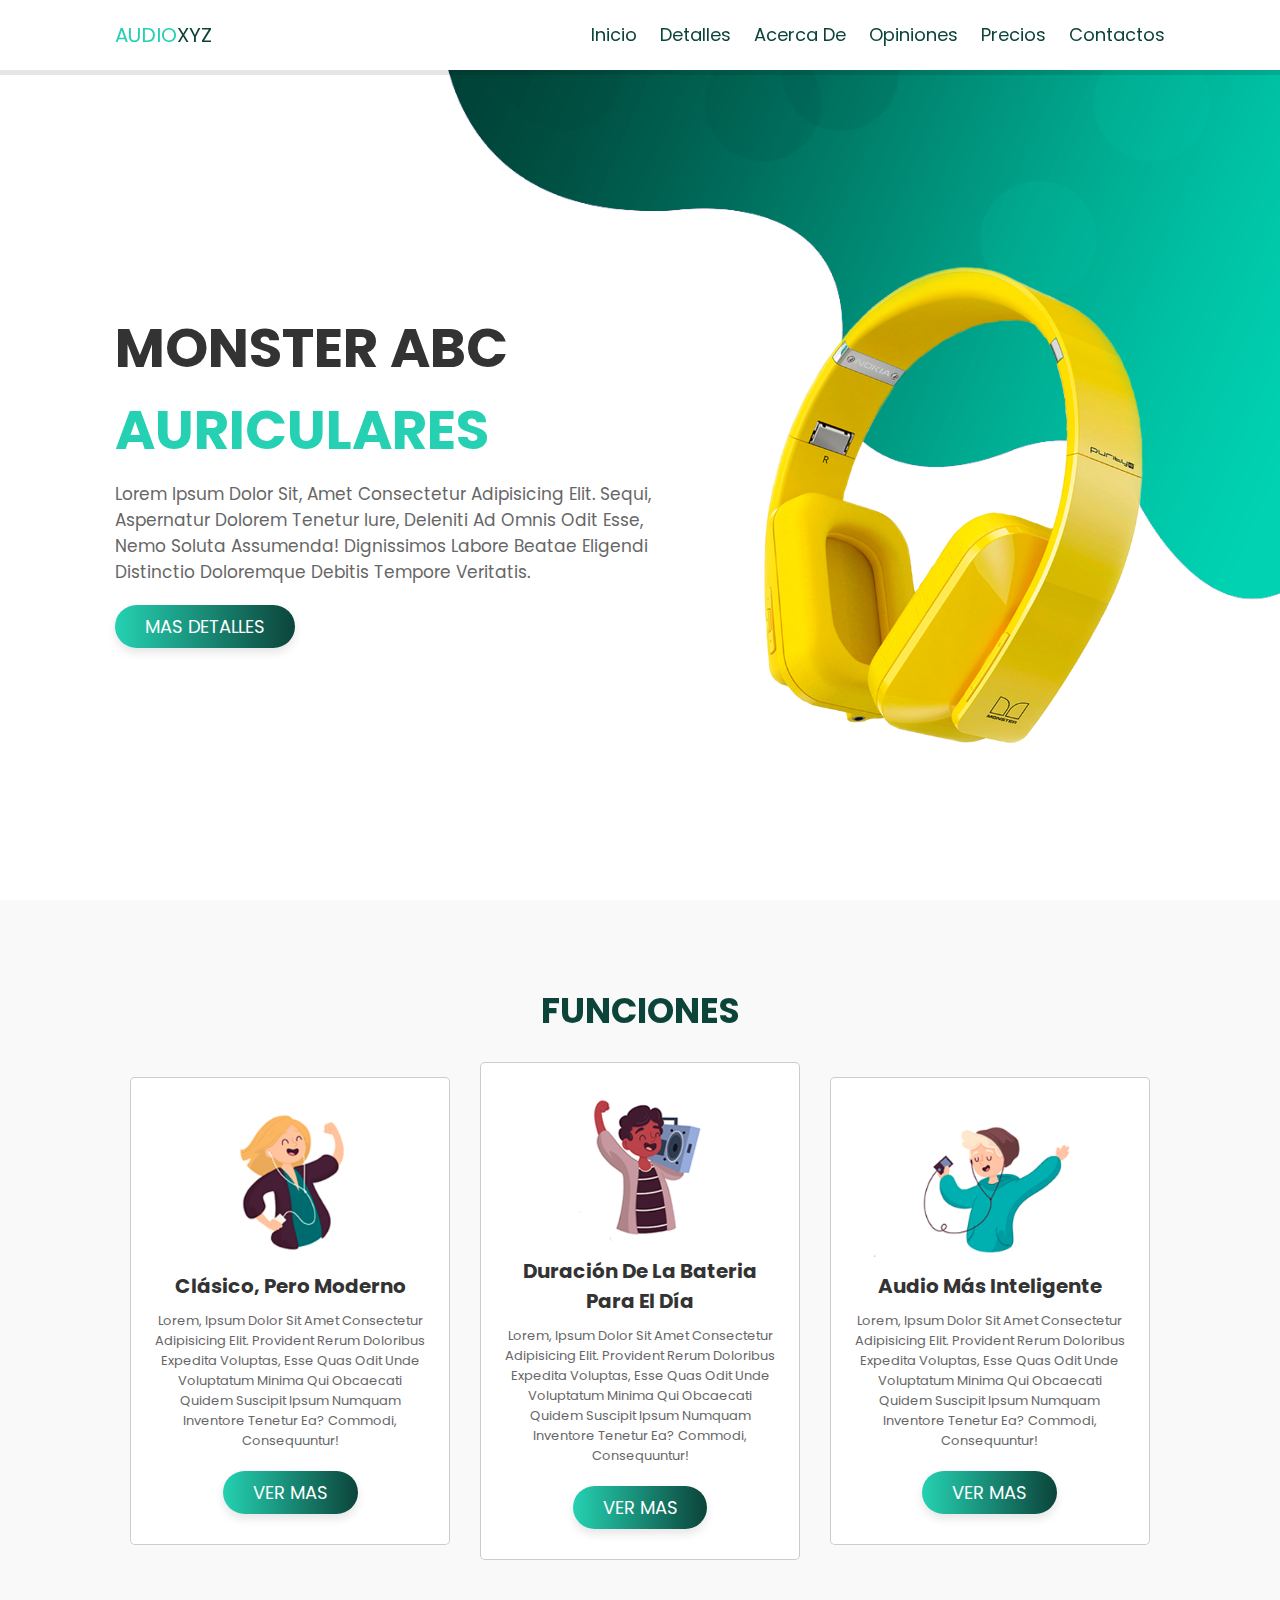
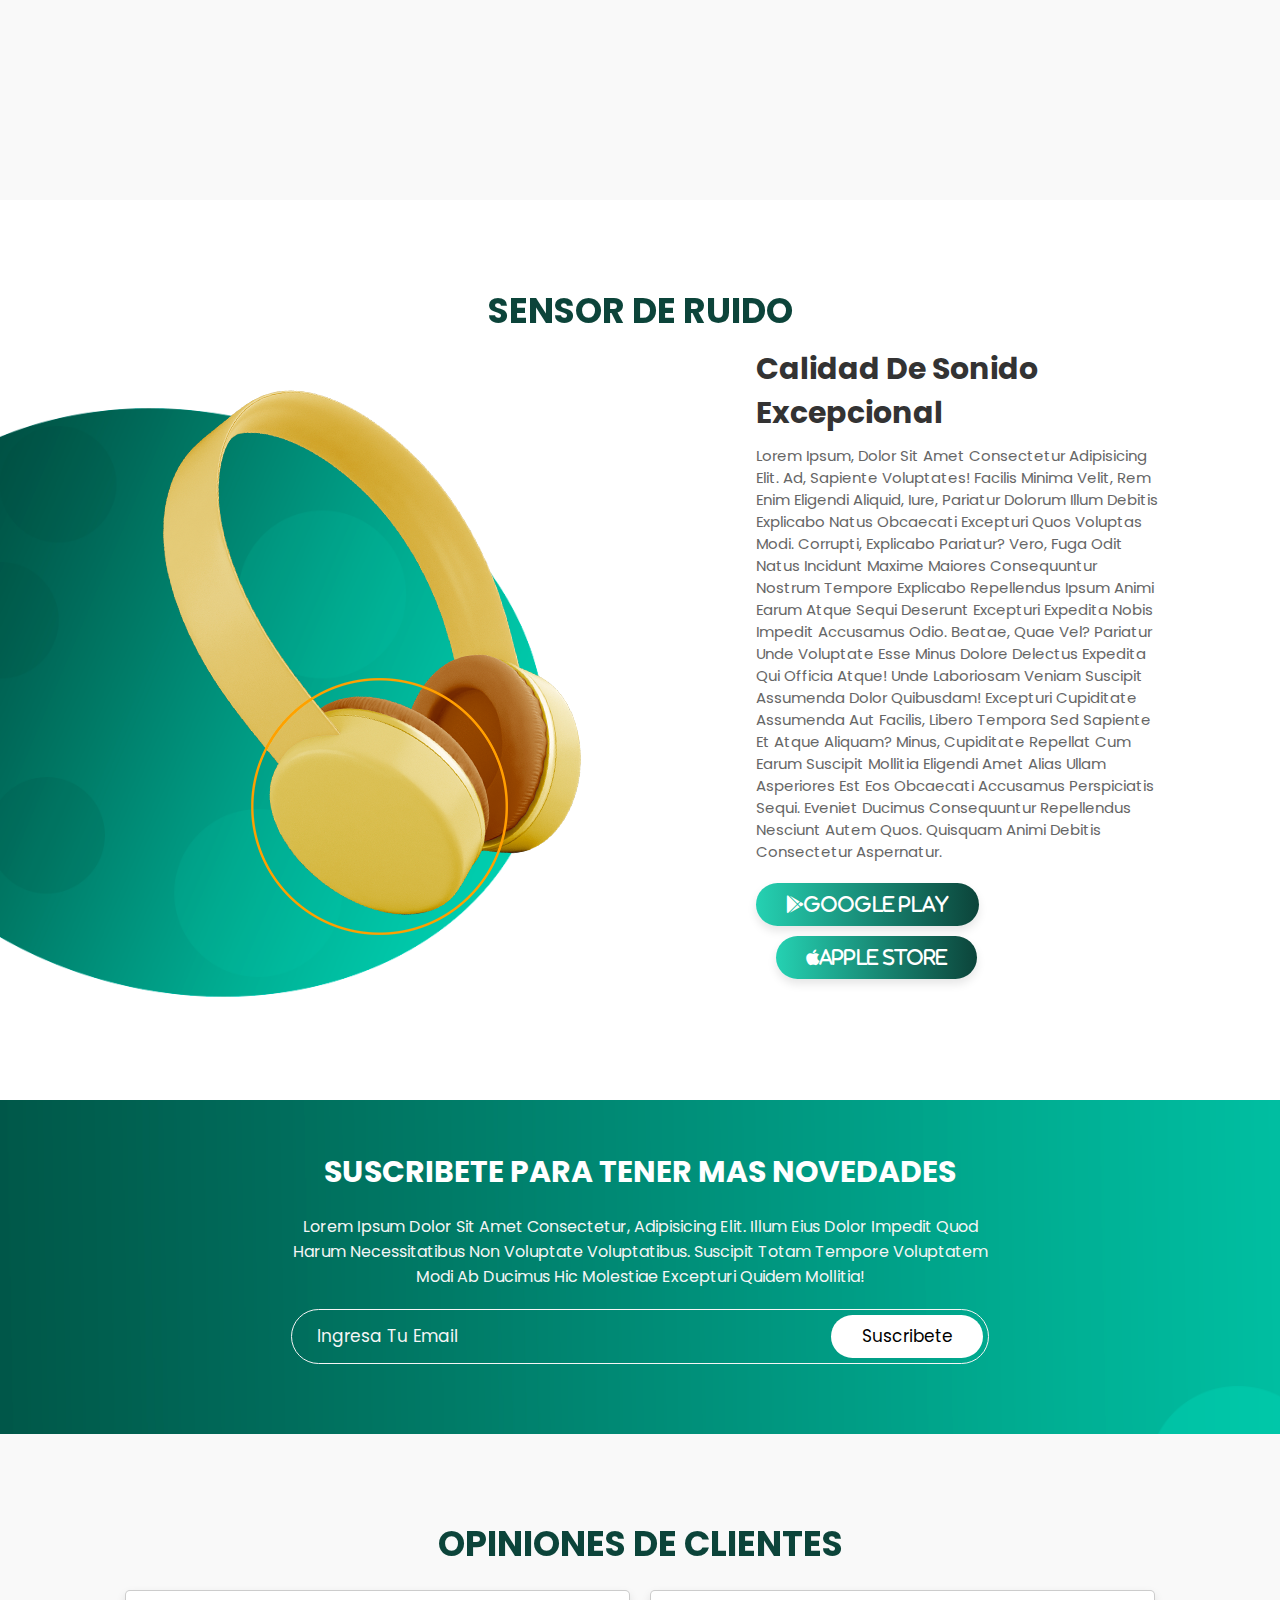
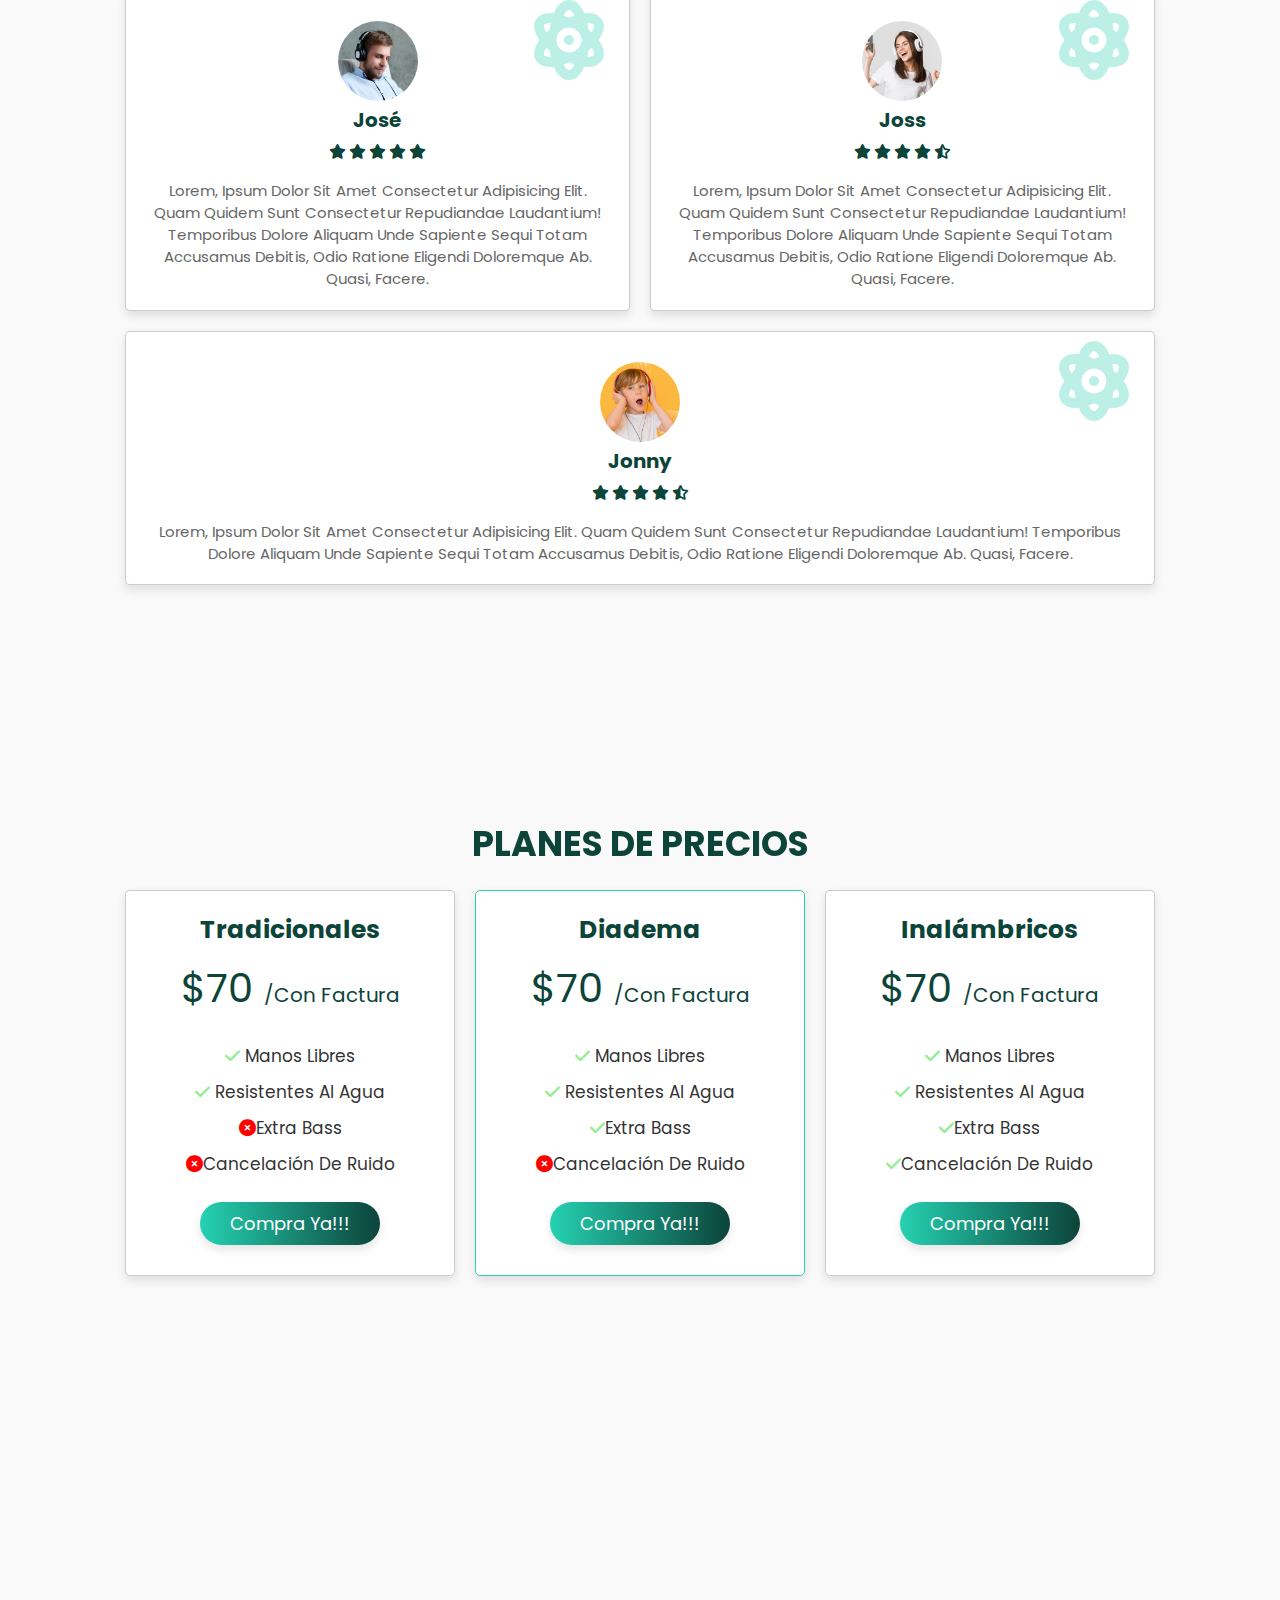
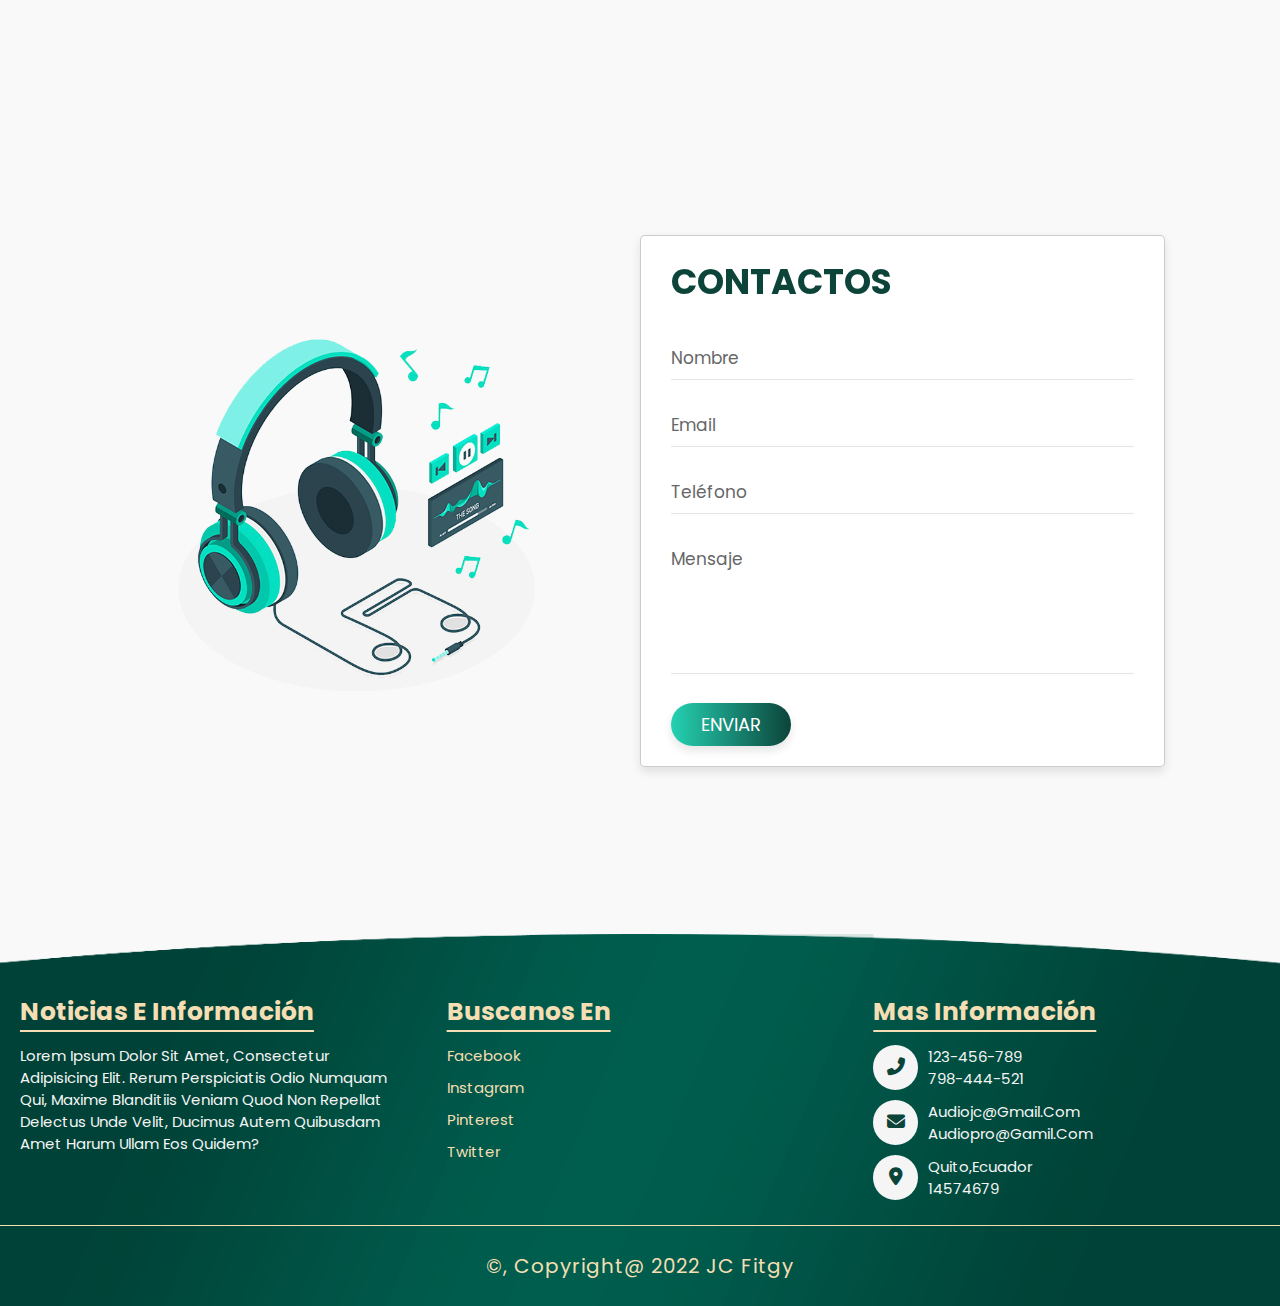
==== proyecto-web/index.html @ dc3ec28d "curso de manipulación del DOM" ====
<!DOCTYPE html>
<html lang="es">

<head>
    <meta charset="UTF-8">
    <meta http-equiv="X-UA-Compatible" content="IE=edge">
    <meta name="viewport" content="width=device-width, initial-scale=1.0">
    <link rel="stylesheet" href="https://cdnjs.cloudflare.com/ajax/libs/font-awesome/6.1.1/css/all.min.css">
    <link rel="stylesheet" href="estilos.css">
    <title>Página Web</title>
</head>

<body>
    <!--Barra de navegación-->
    <header>
        <a href="#" class="logo"><span>AUDIO</span>XYZ</a>

        <input type="checkbox" id="menu-bar">
        <label for="menu-bar" class="fa fa-bars"></label>


        <nav class="navbar">
            <a href="#inicio">inicio</a>
            <a href="#detalles">detalles</a>
            <a href="#acerca_de">acerca de</a>
            <a href="#opiniones">opiniones</a>
            <a href="#precios">precios</a>
            <a href="#contactos">contactos</a>
        </nav>
    </header>
    <!--inicio-->
    <section class="inicio" id="inicio">
        <div class="content">
            <h3>MONSTER ABC <span>auriculares</span></h3>
            <p>Lorem ipsum dolor sit, amet consectetur adipisicing elit. Sequi, aspernatur dolorem tenetur iure, deleniti ad omnis odit esse, nemo soluta assumenda! Dignissimos labore beatae eligendi distinctio doloremque debitis tempore veritatis.</p>
            <a href="#" class="btn">MAS DETALLES</a>
        </div>
        <div class="image">
            <img src="img/audifono.png" alt="">
        </div>
    </section>
    <!--detalles-->
    <section class="detalles" id="detalles">
        <h1 class="heading">FUNCIONES</h1>
        <div class="caja-contenedor">
            <div class="caja">
                <img src="img/icono1.png" alt="">
                <h3>clásico, pero moderno</h3>
                <p>Lorem, ipsum dolor sit amet consectetur adipisicing elit. Provident rerum doloribus expedita voluptas, esse quas odit unde voluptatum minima qui obcaecati quidem suscipit ipsum numquam inventore tenetur ea? Commodi, consequuntur!</p>
                <a href="#" class="btn">VER MAS</a>
            </div>
            <div class="caja">
                <img src="img/icono2.png" alt="">
                <h3>duración de la bateria para el día</h3>
                <p>Lorem, ipsum dolor sit amet consectetur adipisicing elit. Provident rerum doloribus expedita voluptas, esse quas odit unde voluptatum minima qui obcaecati quidem suscipit ipsum numquam inventore tenetur ea? Commodi, consequuntur!</p>
                <a href="#" class="btn">VER MAS</a>
            </div>
            <div class="caja">
                <img src="img/icono3.png" alt="">
                <h3>audio más inteligente</h3>
                <p>Lorem, ipsum dolor sit amet consectetur adipisicing elit. Provident rerum doloribus expedita voluptas, esse quas odit unde voluptatum minima qui obcaecati quidem suscipit ipsum numquam inventore tenetur ea? Commodi, consequuntur!</p>
                <a href="#" class="btn">VER MAS</a>
            </div>
        </div>
    </section>
    <!--acerca de-->
    <section class="acerca_de" id="acerca_de">
        <h1 class="heading">Sensor de ruido</h1>
        <div class="columna">
            <div class="image"><img src="img/auriculares_2.png" alt=""></div>
            <div class="content">
                <h3>calidad de sonido excepcional</h3>
                <p>Lorem ipsum, dolor sit amet consectetur adipisicing elit. Ad, sapiente voluptates! Facilis minima velit, rem enim eligendi aliquid, iure, pariatur dolorum illum debitis explicabo natus obcaecati excepturi quos voluptas modi. Corrupti,
                    explicabo pariatur? Vero, fuga odit natus incidunt maxime maiores consequuntur nostrum tempore explicabo repellendus ipsum animi earum atque sequi deserunt excepturi expedita nobis impedit accusamus odio. Beatae, quae vel? Pariatur
                    unde voluptate esse minus dolore delectus expedita qui officia atque! Unde laboriosam veniam suscipit assumenda dolor quibusdam! Excepturi cupiditate assumenda aut facilis, libero tempora sed sapiente et atque aliquam? Minus, cupiditate
                    repellat cum earum suscipit mollitia eligendi amet alias ullam asperiores est eos obcaecati accusamus perspiciatis sequi. Eveniet ducimus consequuntur repellendus nesciunt autem quos. Quisquam animi debitis consectetur aspernatur.
                </p>
                <div class="bottons">
                    <a href="#" class="btn"><i class="fa-brands fa-google-play">GOOGLE PLAY</i></a>
                    <a href="#" class="btn"><i class="fa-brands fa-apple">APPLE STORE</i></a>
                </div>
            </div>
        </div>
    </section>
    <!--suscribete-->
    <div class="suscribete">
        <h3>SUSCRIBETE PARA TENER MAS NOVEDADES</h3>
        <P>Lorem ipsum dolor sit amet consectetur, adipisicing elit. Illum eius dolor impedit quod harum necessitatibus non voluptate voluptatibus. Suscipit totam tempore voluptatem modi ab ducimus hic molestiae excepturi quidem mollitia!</P>
        <form action="">
            <input type="email" name="" id="" placeholder="ingresa tu email">
            <input type="submit" value="suscribete">
        </form>
    </div>
    <section class="opiniones" id="opiniones">
        <h1 class="heading">opiniones de clientes</h1>
        <div class="caja-contenedor">
            <div class="caja">
                <i class="fa-solid fa-atom"></i>
                <div class="user">
                    <img src="img/user_1.png" alt="">
                    <h3>José</h3>
                    <div class="stars">
                        <i class="fa-solid fa-star"></i>
                        <i class="fa-solid fa-star"></i>
                        <i class="fa-solid fa-star"></i>
                        <i class="fa-solid fa-star"></i>
                        <i class="fa-solid fa-star"></i>
                    </div>
                    <div class="comentarios">
                        Lorem, ipsum dolor sit amet consectetur adipisicing elit. Quam quidem sunt consectetur repudiandae laudantium! Temporibus dolore aliquam unde sapiente sequi totam accusamus debitis, odio ratione eligendi doloremque ab. Quasi, facere.
                    </div>
                </div>
            </div>
            <div class="caja">
                <i class="fa-solid fa-atom"></i>
                <div class="user">
                    <img src="img/user_2.png" alt="">
                    <h3>Joss</h3>
                    <div class="stars">
                        <i class="fa-solid fa-star"></i>
                        <i class="fa-solid fa-star"></i>
                        <i class="fa-solid fa-star"></i>
                        <i class="fa-solid fa-star"></i>
                        <i class="fa-solid fa-star-half-stroke"></i>
                    </div>
                    <div class="comentarios">
                        Lorem, ipsum dolor sit amet consectetur adipisicing elit. Quam quidem sunt consectetur repudiandae laudantium! Temporibus dolore aliquam unde sapiente sequi totam accusamus debitis, odio ratione eligendi doloremque ab. Quasi, facere.
                    </div>
                </div>
            </div>
            <div class="caja">
                <i class="fa-solid fa-atom"></i>
                <div class="user">
                    <img src="img/user_3.png" alt="">
                    <h3>Jonny</h3>
                    <div class="stars">
                        <i class="fa-solid fa-star"></i>
                        <i class="fa-solid fa-star"></i>
                        <i class="fa-solid fa-star"></i>
                        <i class="fa-solid fa-star"></i>
                        <i class="fa-solid fa-star-half-stroke"></i>
                    </div>
                    <div class="comentarios">
                        Lorem, ipsum dolor sit amet consectetur adipisicing elit. Quam quidem sunt consectetur repudiandae laudantium! Temporibus dolore aliquam unde sapiente sequi totam accusamus debitis, odio ratione eligendi doloremque ab. Quasi, facere.
                    </div>
                </div>
            </div>
        </div>
    </section>
    <!--PRECIOS-->
    <section class="precios" id="precios">
        <h1 class="heading">Planes de precios</h1>
        <div class="caja-contenedor">
            <div class="caja">
                <h3 class="titulo">Tradicionales</h3>
                <div class="tipos">$70 <span>/con factura</span></div>
                <ul>
                    <li><i class="fa-solid fa-check"></i> manos libres</li>
                    <li><i class="fa-solid fa-check"></i> resistentes al agua</li>
                    <li><i class="fa-solid fa-circle-xmark"></i>extra bass</li>
                    <li><i class="fa-solid fa-circle-xmark"></i>cancelación de ruido</li>
                </ul>
                <a href="#" class="btn">compra ya!!!</a>
            </div>
            <div class="caja">
                <h3 class="titulo">diadema</h3>
                <div class="tipos">$70 <span>/con factura</span></div>
                <ul>
                    <li><i class="fa-solid fa-check"></i> manos libres</li>
                    <li><i class="fa-solid fa-check"></i> resistentes al agua</li>
                    <li><i class="fa-solid fa-check"></i>extra bass</li>
                    <li><i class="fa-solid fa-circle-xmark"></i>cancelación de ruido</li>
                </ul>
                <a href="#" class="btn">compra ya!!!</a>
            </div>
            <div class="caja">
                <h3 class="titulo">inalámbricos</h3>
                <div class="tipos">$70 <span>/con factura</span></div>
                <ul>
                    <li><i class="fa-solid fa-check"></i> manos libres</li>
                    <li><i class="fa-solid fa-check"></i> resistentes al agua</li>
                    <li><i class="fa-solid fa-check"></i>extra bass</li>
                    <li><i class="fa-solid fa-check"></i>cancelación de ruido</li>
                </ul>
                <a href="#" class="btn">compra ya!!!</a>
            </div>

        </div>
    </section>
    <!--CONTACTOS O FORMULARIOS-->
    <section class="contactos" id="contactos">
        <div class="image">
            <img src="img/form_img.png" alt="">
        </div>

        <form action="">
            <h1 class="heading">contactos</h1>
            <div class="inputcaja">
                <input type="text" required>
                <label for="">nombre</label>
            </div>
            <div class="inputcaja">
                <input type="email" required>
                <label for="">email</label>
            </div>
            <div class="inputcaja">
                <input type="number" required>
                <label for="">teléfono</label>
            </div>
            <div class="inputcaja">
                <textarea name="" id="" cols="30" rows="10" required></textarea>
                <label for="">mensaje</label>
            </div>
            <input type="submit" class="btn" value="ENVIAR">
        </form>
    </section>
    <!--FOOTER-->
    <div class="footer">
        <div class="caja-contenedor">
            <div class="caja">
                <h3>noticias e información</h3>
                <p>Lorem ipsum dolor sit amet, consectetur adipisicing elit. Rerum perspiciatis odio numquam qui, maxime blanditiis veniam quod non repellat delectus unde velit, ducimus autem quibusdam amet harum ullam eos quidem?</p>
            </div>
            <div class="caja">
                <h3>buscanos en </h3>
                <a href="#">facebook</a>
                <a href="#">instagram</a>
                <a href="#">pinterest</a>
                <a href="#">twitter</a>
            </div>
            <div class="caja">
                <h3>mas información</h3>
                <div class="info">
                    <i class="fa-solid fa-phone-flip"></i>
                    <p>123-456-789 <br>798-444-521</p>
                </div>
                <div class="info">
                    <i class="fa-solid fa-envelope"></i>
                    <p>audiojc@gmail.com <br>audiopro@gamil.com</p>
                </div>
                <div class="info">
                    <i class="fa-solid fa-location-dot"></i>
                    <p>Quito,Ecuador <br>14574679</p>
                </div>
            </div>
        </div>
        <h1 class="creditos">
            &copy, copyright@ 2022 JC Fitgy
        </h1>
    </div>
</body>

</html>
---- proyecto-web/estilos.css ----
@import url('https://fonts.googleapis.com/css2?family=Poppins:wght@100;200;300;400;500&family=Roboto:wght@100&display=swap');
 :root {
    --verde: #0c443a;
    --limon: #25d1b2;
    --degradado: linear-gradient(90deg, var(--limon), var(--verde));
}


/*carácteristicas génerales*/

* {
    font-family: 'Poppins', sans-serif;
    margin: 0;
    padding: 0;
    box-sizing: border-box;
    text-decoration: none;
    outline: none;
    border: none;
    text-transform: capitalize;
}

*::selection {
    background: var(--limon);
    color: white;
}

html {
    font-size: 62.4%;
}

body {
    background: #f9f9f9;
}


/*inicio*/

section {
    min-height: 100vh;
    padding: 0 9%;
    padding-top: 7.5rem;
    padding-bottom: 2rem;
}

.btn {
    display: inline-block;
    margin-top: 1rem;
    padding: .8rem 3rem;
    border-radius: 5rem;
    background: var(--degradado);
    font-size: 1.8rem;
    color: white;
    cursor: pointer;
    box-shadow: 0 .5rem 1rem rgba(0, 0, 0, .1);
    transition: all .3s linear;
}

.btn:hover {
    transform: scale(1.1);
}


/*detalles*/

.heading {
    text-align: center;
    background: var(--verde);
    color: transparent;
    -webkit-background-clip: text;
    background-clip: text;
    font-size: 3.5rem;
    text-transform: uppercase;
    padding: 1rem;
}


/*Barra de navegación*/

header {
    position: fixed;
    top: 0;
    left: 0;
    width: 100%;
    background: white;
    box-shadow: 0 .5rem rgba(0, 0, 0, .1);
    padding: 2rem 9%;
    display: flex;
    align-items: center;
    justify-content: space-between;
    z-index: 1000;
}

header .logo {
    font-size: 2rem;
    color: var(--verde);
}

header .logo span {
    color: var(--limon);
}

header .navbar a {
    font-size: 1.8rem;
    margin-left: 2rem;
    color: var(--verde);
}

header .navbar a:hover {
    color: var(--limon);
}

header input {
    display: none;
}

header label {
    font-size: 3rem;
    color: var(--verde);
    cursor: ponter;
    visibility: hidden;
    opacity: 0;
}


/*Inicio*/

.inicio {
    display: flex;
    align-items: center;
    justify-content: center;
    background: url(img/inicio_fondo.png) no-repeat;
    background-size: cover;
    background-position: center;
}

.inicio .image img {
    width: 40vw;
    animation: float 3s linear infinite;
}

@keyframes float {
    0%,
    100% {
        transform: translateY(0rem);
    }
    50% {
        transform: translateY(-3.5rem);
    }
}

.inicio .content h3 {
    font-size: 5.5rem;
    color: #333;
    text-transform: uppercase;
}

.inicio .content h3 span {
    color: var(--limon);
    text-transform: uppercase;
}

.inicio .content p {
    font-size: 1.7rem;
    color: #666;
    padding: 1rem 0;
}


/*detalles*/

.detalles .caja-contenedor {
    display: flex;
    align-items: center;
    justify-content: center;
    flex-wrap: wrap;
}

.detalles .caja-contenedor .caja {
    flex: 1 1 30rem;
    background: white;
    border-radius: 0.5rem;
    border: 0.1rem solid rgba(0, 0, 0, .2);
    box-shadow: 0 .5rem 1rem rgba(0, 0, 0, rgba(0, 0, 0, .1));
    margin: 1.5rem;
    padding: 3rem 2rem;
    border-radius: .5rem;
    text-align: center;
    transition: .2s linear;
}

.detalles .caja-contenedor img {
    height: 15rem;
}

.detalles .caja-contenedor .caja h3 {
    font-size: 2rem;
    color: #333;
    padding-top: 1rem;
}

.detalles .caja-contenedor .caja p {
    font-size: 1.3rem;
    color: #666;
    padding: 1rem 0;
}


/*detalles*/

.acerca_de {
    background: url(img/fondo_2.png) no-repeat;
    background-size: cover;
    background-position: center;
    padding-bottom: 3rem;
}

.acerca_de .columna {
    display: flex;
    align-items: center;
    justify-content: center;
    flex-wrap: wrap;
}

.acerca_de .columna .image {
    flex: 1 1 40rem;
}

.acerca_de .columna .image .img {
    width: 100%;
}

.acerca_de .columna .content {
    flex: 1 1 40rem;
}

.acerca_de .columna .content h3 {
    font-size: 3rem;
    color: #333;
}

.acerca_de .columna .content p {
    font-size: 1.5rem;
    color: #666;
    padding: 1rem 0;
}

.acerca_de .columna .content .bottons a:last-child {
    margin-left: 2rem;
}


/*suscríbete*/

.suscribete {
    text-align: center;
    padding: 5rem 1rem;
    background: url(img/fondo_sub.png) no-repeat;
    background-size: cover;
    background-position: center;
}

.suscribete h3 {
    color: white;
    font-size: 3rem;
    text-transform: uppercase;
}

.suscribete p {
    color: whitesmoke;
    font-size: 1.6rem;
    margin: 2rem auto;
    width: 70rem;
}

.suscribete form {
    display: flex;
    max-width: 70rem;
    border: .2rem solid whitesmoke;
    padding: .5rem;
    border-radius: 5rem;
    margin: 2rem auto;
    height: 5.5rem;
}

.suscribete form input[type="email"] {
    padding: 0 2rem;
    font-size: 1.7rem;
    background: none;
    width: 100%;
    color: white;
    text-transform: none;
}

.suscribete form input[type="email"]::placeholder {
    color: whitesmoke;
    text-transform: capitalize;
}

.suscribete form input[type="submit"] {
    background: white;
    width: 20rem;
    font-size: 1.7rem;
    border-radius: 5rem;
    cursor: pointer;
}

.suscribete form input[type="email"]:hover {
    color: var(--limon);
}


/*Opiniones*/

.opiniones .caja-contenedor {
    display: flex;
    align-items: center;
    justify-content: center;
    flex-wrap: wrap;
}

.opiniones .caja-contenedor .caja {
    background: white;
    margin: 1rem;
    padding: 1rem;
    text-align: center;
    position: relative;
    border: .1rem solid rgba(0, 0, 0, .2);
    box-shadow: 0 .5rem 1rem rgba(0, 0, 0, .1);
    flex: 1 1 40rem;
    border-radius: .5rem;
}

.opiniones .caja-contenedor .caja .fa-atom {
    position: absolute;
    top: 1rem;
    right: 2rem;
    font-size: 8rem;
    color: var(--limon);
    opacity: .3;
}

.opiniones .caja-contenedor .caja .user img {
    border-radius: 50%;
    object-fit: cover;
    height: 8rem;
    width: 8rem;
    margin-top: 2rem;
}

.opiniones .caja-contenedor .caja .user h3 {
    color: var(--verde);
    font-size: 2rem;
}

.opiniones .caja-contenedor .caja .user .stars i {
    color: var(--verde);
    font-size: 1.5rem;
    padding: 1rem 0;
}

.opiniones .caja-contenedor .caja .comentarios {
    color: #666;
    font-size: 1.5rem;
    padding: 1rem;
}


/*Precios*/

.precios .caja-contenedor {
    display: flex;
    align-items: center;
    justify-content: center;
    flex-wrap: wrap;
}

.precios .caja-contenedor .caja {
    flex: 1 1 28rem;
    margin: 1rem;
    padding: 1rem;
    background: white;
    border: .1rem solid rgba(0, 0, 0, .2);
    box-shadow: 0 .5rem 1rem rgba(0, 0, 0, .1);
    border-radius: .5rem;
    text-align: center;
    padding-bottom: 3rem;
}

.precios .caja-contenedor .caja:nth-child(2),
.precios .caja-contenedor .caja:hover {
    border: .2rem solid var(--limon);
}

.precios .caja-contenedor .caja .titulo {
    color: var(--verde);
    font-size: 2.5rem;
    padding-top: 1rem;
}

.precios .caja-contenedor .caja .tipos {
    font-size: 4rem;
    color: var(--verde);
    padding: 1rem 0;
}

.precios .caja-contenedor .caja .tipos span {
    font-size: 2rem;
}

.precios .caja-contenedor .caja ul {
    padding: 1rem 0;
    list-style: none;
}

.precios .caja-contenedor .caja ul li {
    font-size: 1.7rem;
    color: #333;
    padding: .5rem 0;
}

.precios .caja-contenedor .caja ul li .fa-check {
    color: lightgreen;
}

.precios .caja-contenedor .caja ul li .fa-circle-xmark {
    color: red;
}


/*Formulario*/

.contactos {
    display: flex;
    align-items: center;
    justify-content: center;
    flex-wrap: wrap;
    padding-bottom: 4rem;
}

.contactos .image {
    flex: 1 1 40rem;
}

.contactos .image img {
    width: 100%;
    padding: 2rem;
}

.contactos form {
    flex: 1 1 40rem;
    padding: 2rem 3rem;
    border: .1rem solid rgba(0, 0, 0, .2);
    box-shadow: 0 .5rem 1rem rgba(0, 0, 0, .1);
    border-radius: .5rem;
    background: white;
}

.contactos .heading {
    text-align: left;
    padding: 0;
    padding-bottom: 2rem;
}

.contactos form .inputcaja {
    position: relative;
}

.contactos form .inputcaja input,
.contactos form .inputcaja textarea {
    width: 100%;
    background: none;
    color: #333;
    margin: 1.5rem 0;
    padding: .5rem 0;
    font-size: 1.7rem;
    border-bottom: .1rem solid rgba(0, 0, 0, .1);
    text-transform: none;
}

.contactos form .inputcaja textarea {
    resize: none;
    height: 13rem;
}

.contactos form .inputcaja label {
    position: absolute;
    top: 1.7rem;
    left: 0;
    font-size: 1.7rem;
    color: #666;
    transition: .2s linear;
}

.contactos form .inputcaja input:focus~label,
.contactos form .inputcaja input:valid~label,
.contactos form .inputcaja textarea:focus~label,
.contactos form .inputcaja textarea:valid~label {
    top: -.5rem;
    font-size: 1.5rem;
    color: var(--limon);
}


/*footer*/

.footer {
    padding-top: 3rem;
    background: url(img/footer-fondo.png) no-repeat;
    background-size: cover;
    background-position: center;
}

.footer .caja-contenedor {
    display: flex;
    flex-wrap: wrap;
}

.footer .caja-contenedor .caja {
    flex: 1 1 25rem;
    margin: 2rem;
}

.footer .caja-contenedor .caja h3 {
    font-size: 2.5rem;
    padding: 1rem 0;
    color: wheat;
    text-decoration: underline;
    text-underline-offset: 1rem;
}

.footer .caja-contenedor .caja p {
    font-size: 1.5rem;
    padding: .5rem 0;
    color: whitesmoke;
}

.footer .caja-contenedor .caja a {
    display: block;
    font-size: 1.5rem;
    padding: .5rem 0;
    color: wheat;
}

.footer .caja-contenedor .caja .a:hover {
    text-decoration: underline;
}

.footer .caja-contenedor .caja .info {
    display: flex;
    align-items: center;
}

.footer .caja-contenedor .caja .info i {
    margin: .5rem 0;
    margin-right: 1rem;
    border-radius: 50%;
    background: whitesmoke;
    color: var(--verde);
    font-size: 1.8rem;
    height: 4.5rem;
    width: 4.5rem;
    line-height: 4.5rem;
    text-align: center;
}

.footer .creditos {
    font-size: 2rem;
    font-weight: normal;
    letter-spacing: .1rem;
    color: wheat;
    border-top: .1rem solid wheat;
    padding: 2.5rem 1rem;
    text-align: center;
}


/*Barra de navegación*/

@media(max-width: 1200px) {
    html {
        font-size: 55%;
    }
}

@media(max-width:990px) {
    selection {
        padding: 0 3%;
        padding-top: 7.5rem;
        padding-bottom: 2rem;
    }
}

@media(max-width: 768px) {
    header label {
        visibility: visible;
        opacity: 1;
    }
    header .navbar {
        position: absolute;
        top: 100%;
        left: 0;
        width: 100%;
        background: white;
        padding: 1rem 2rem;
        border-top: .1rem solid rgba(0, 0, 0, .2);
        box-shadow: 0 .5rem 1rem rgba(0, 0, 0, .1);
        transform-origin: scaleY(0);
        opacity: 0;
        transition: .2s linear;
    }
    header .navbar a {
        display: block;
        margin: 2rem 0;
        font-size: 2rem;
    }
    header input:checked~.navbar {
        transform: scaleY(1);
        opacity: 1;
    }
    header input:checked~.label::before {
        content: '\f00d';
    }
    .inicio {
        flex-flow: column-reverse;
    }
    .inicio .image img {
        width: 100%;
    }
    .inicio .content h3 {
        font-size: 3.6rem;
    }
    .inici .content p {
        font-size: 49%;
    }
    .acerca_de {
        background-position: right;
    }
    .suscribete p {
        width: auto;
    }
}

@media(max-width:450px) {
    html {
        font-size: 49%;
    }
    .acerca_de .columna .content .bottons a {
        width: 100%;
        text-align: center;
    }
    .acerca_de .columna .content .bottons a:last-child {
        margin: 1rem 0;
    }
}
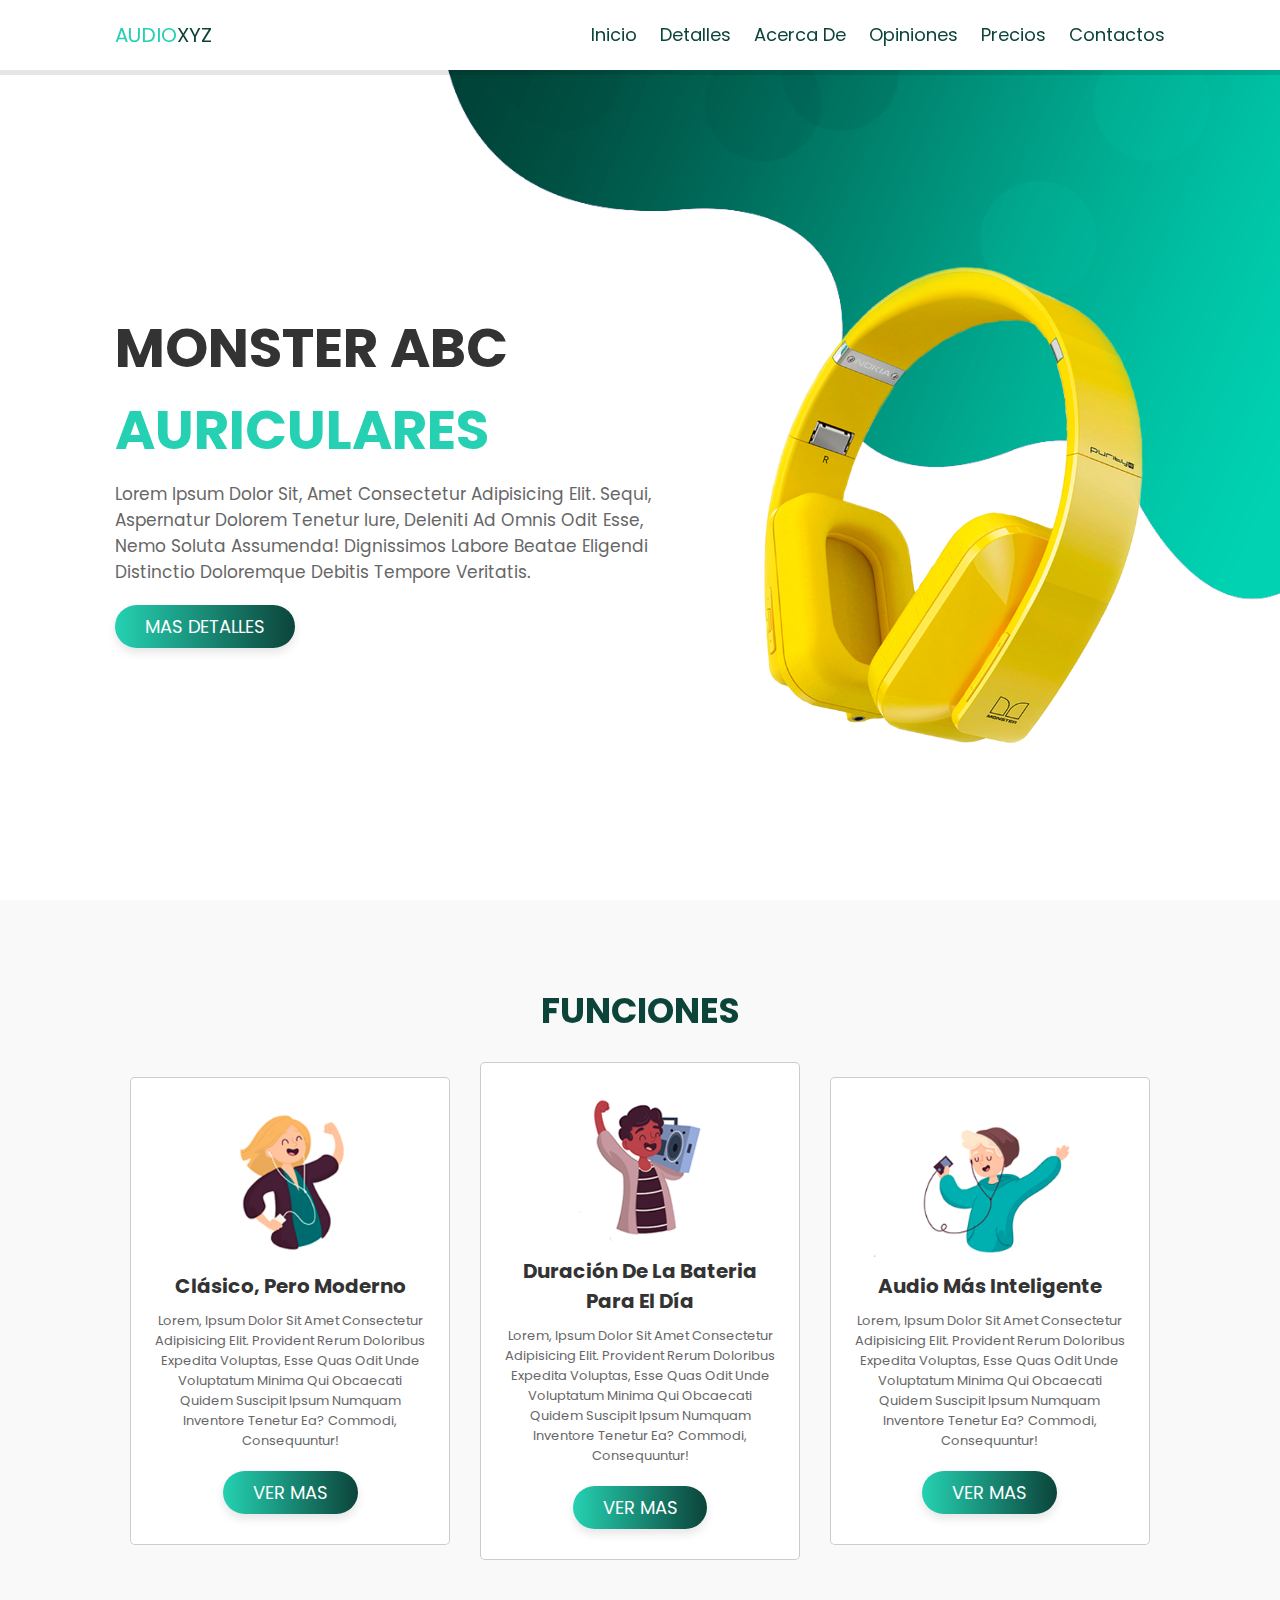
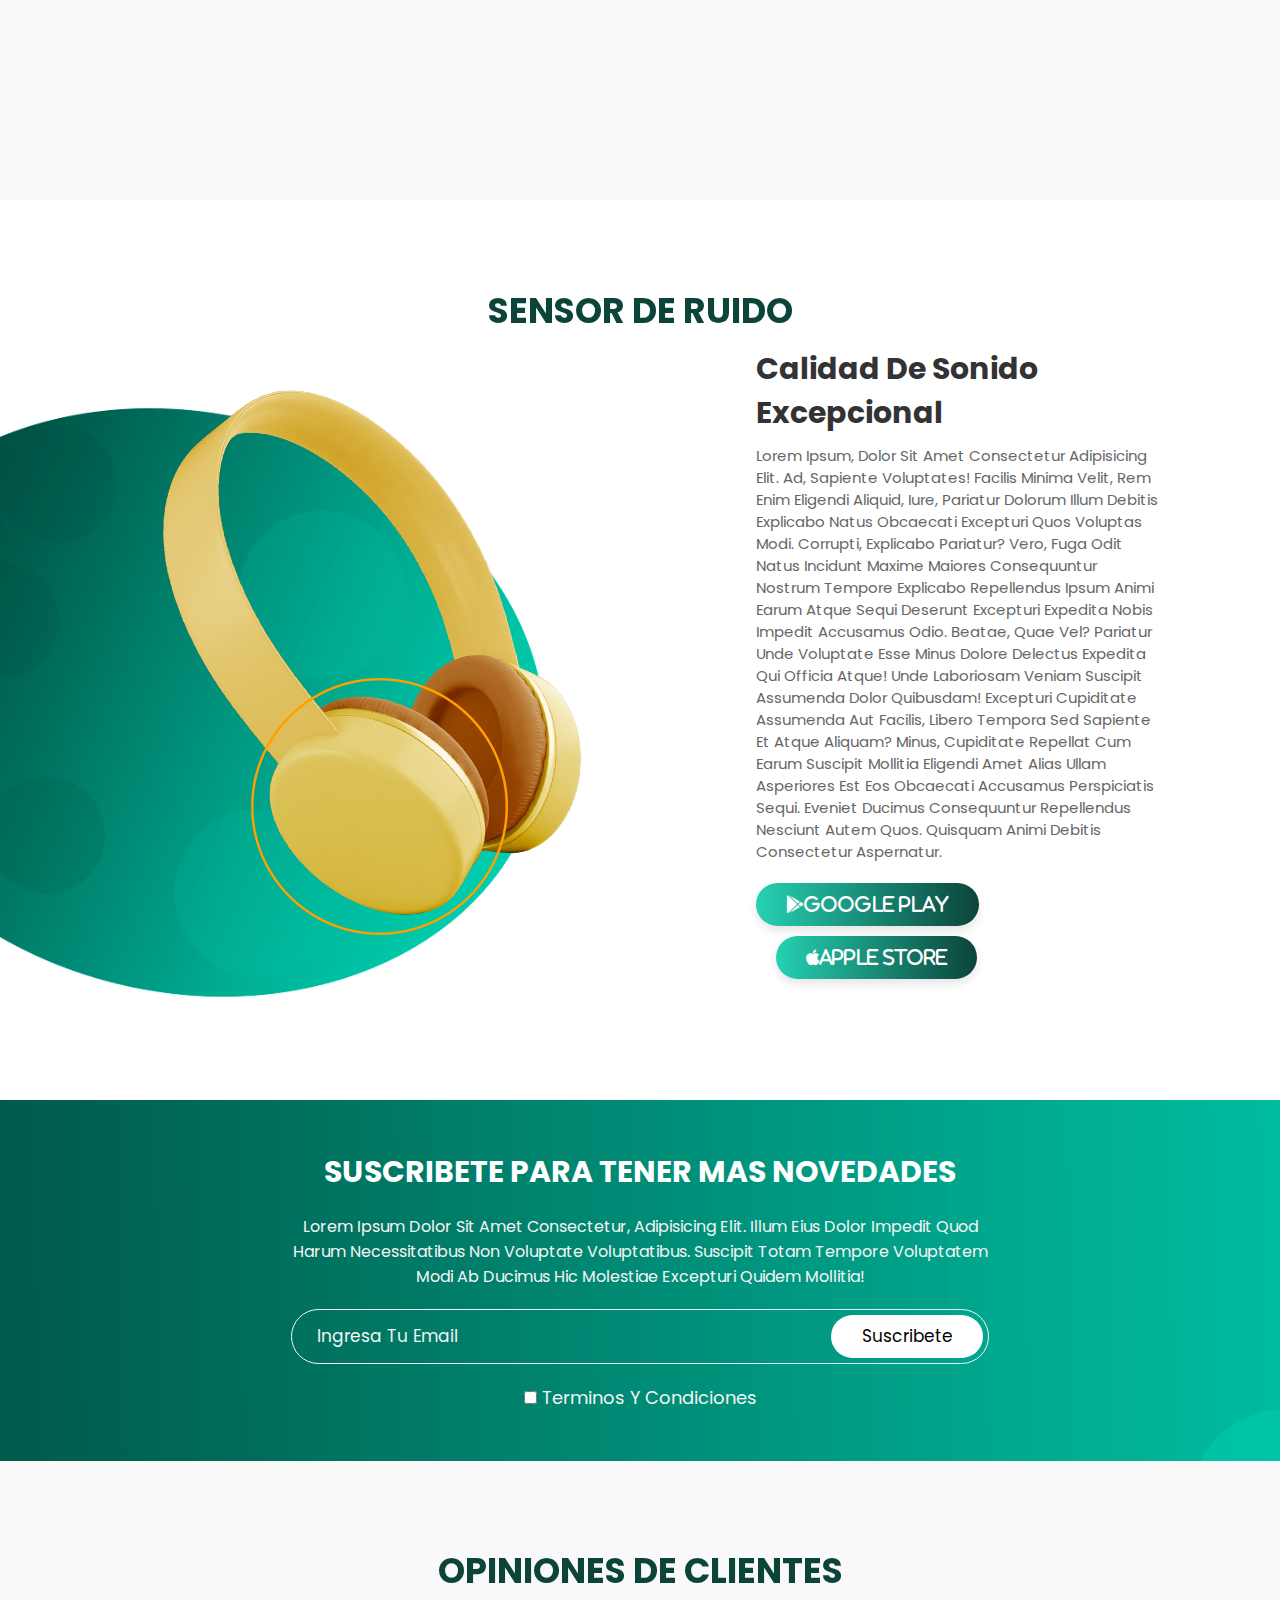
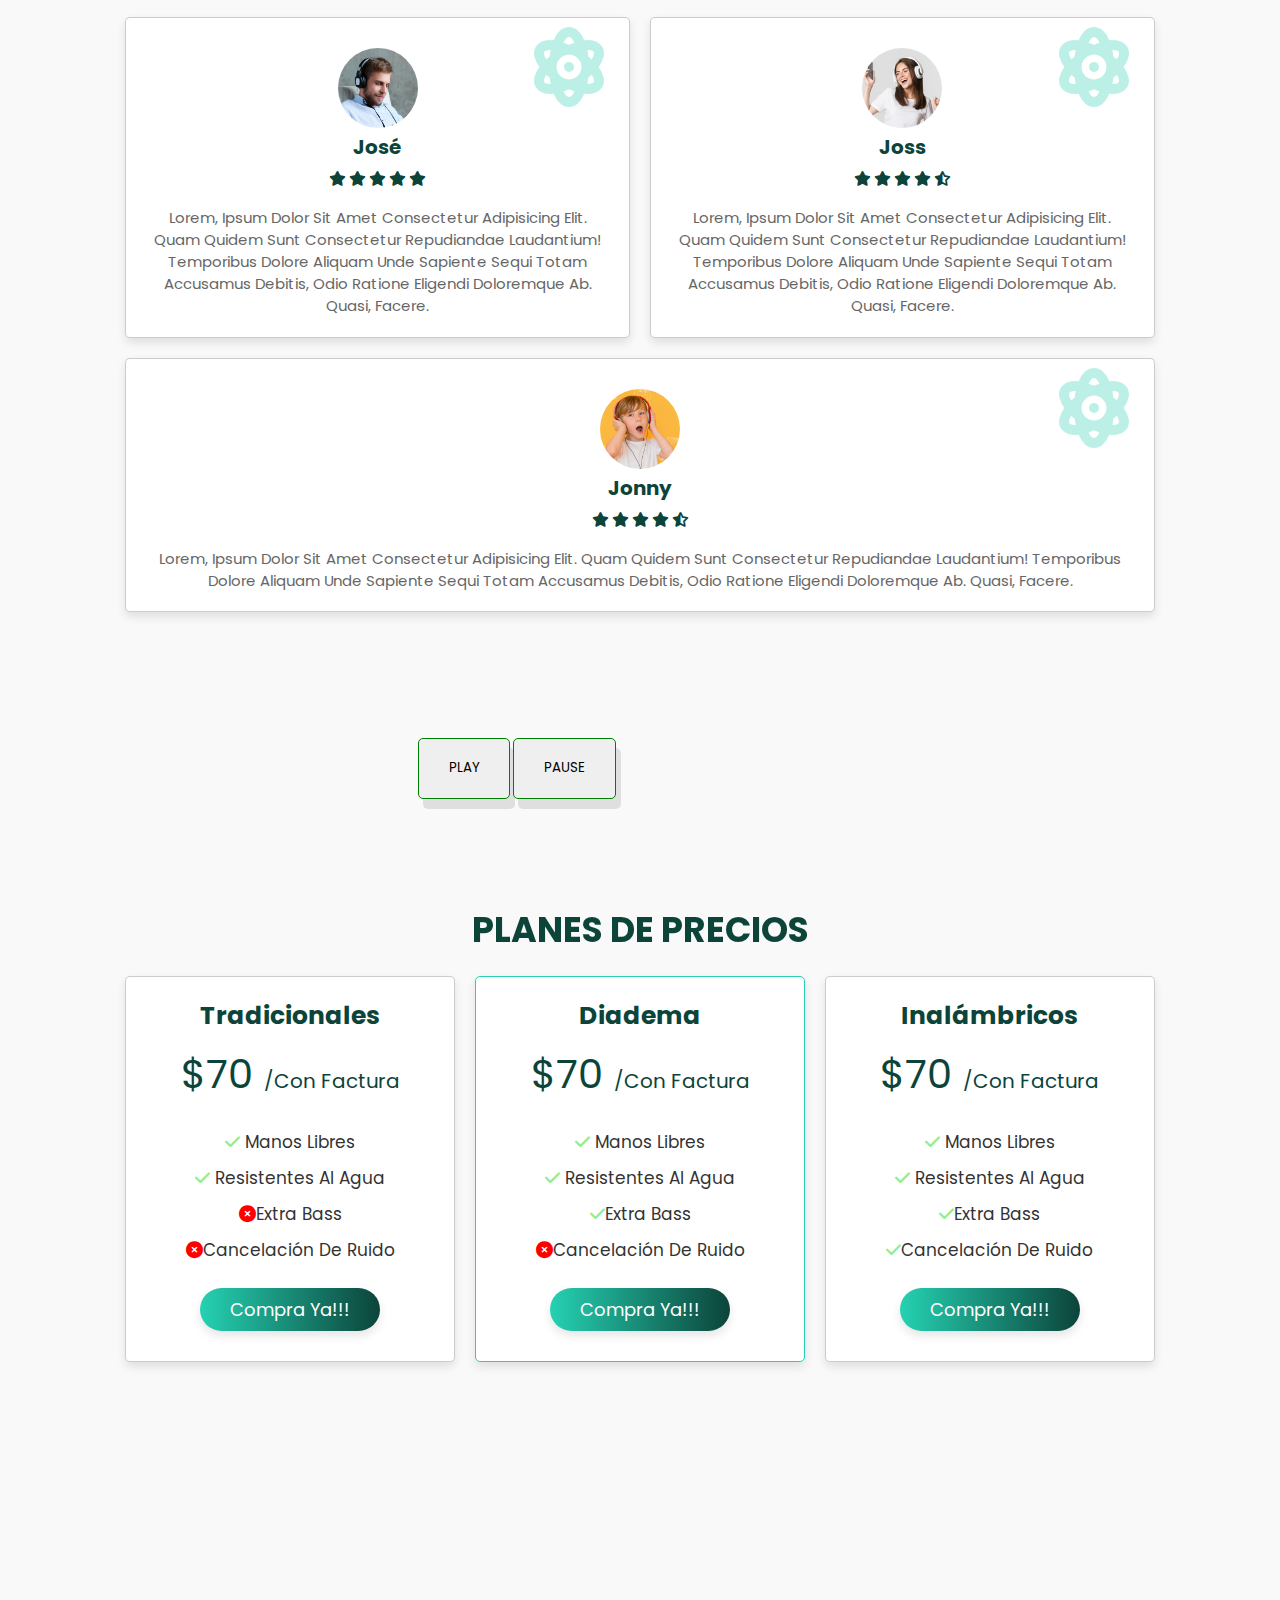
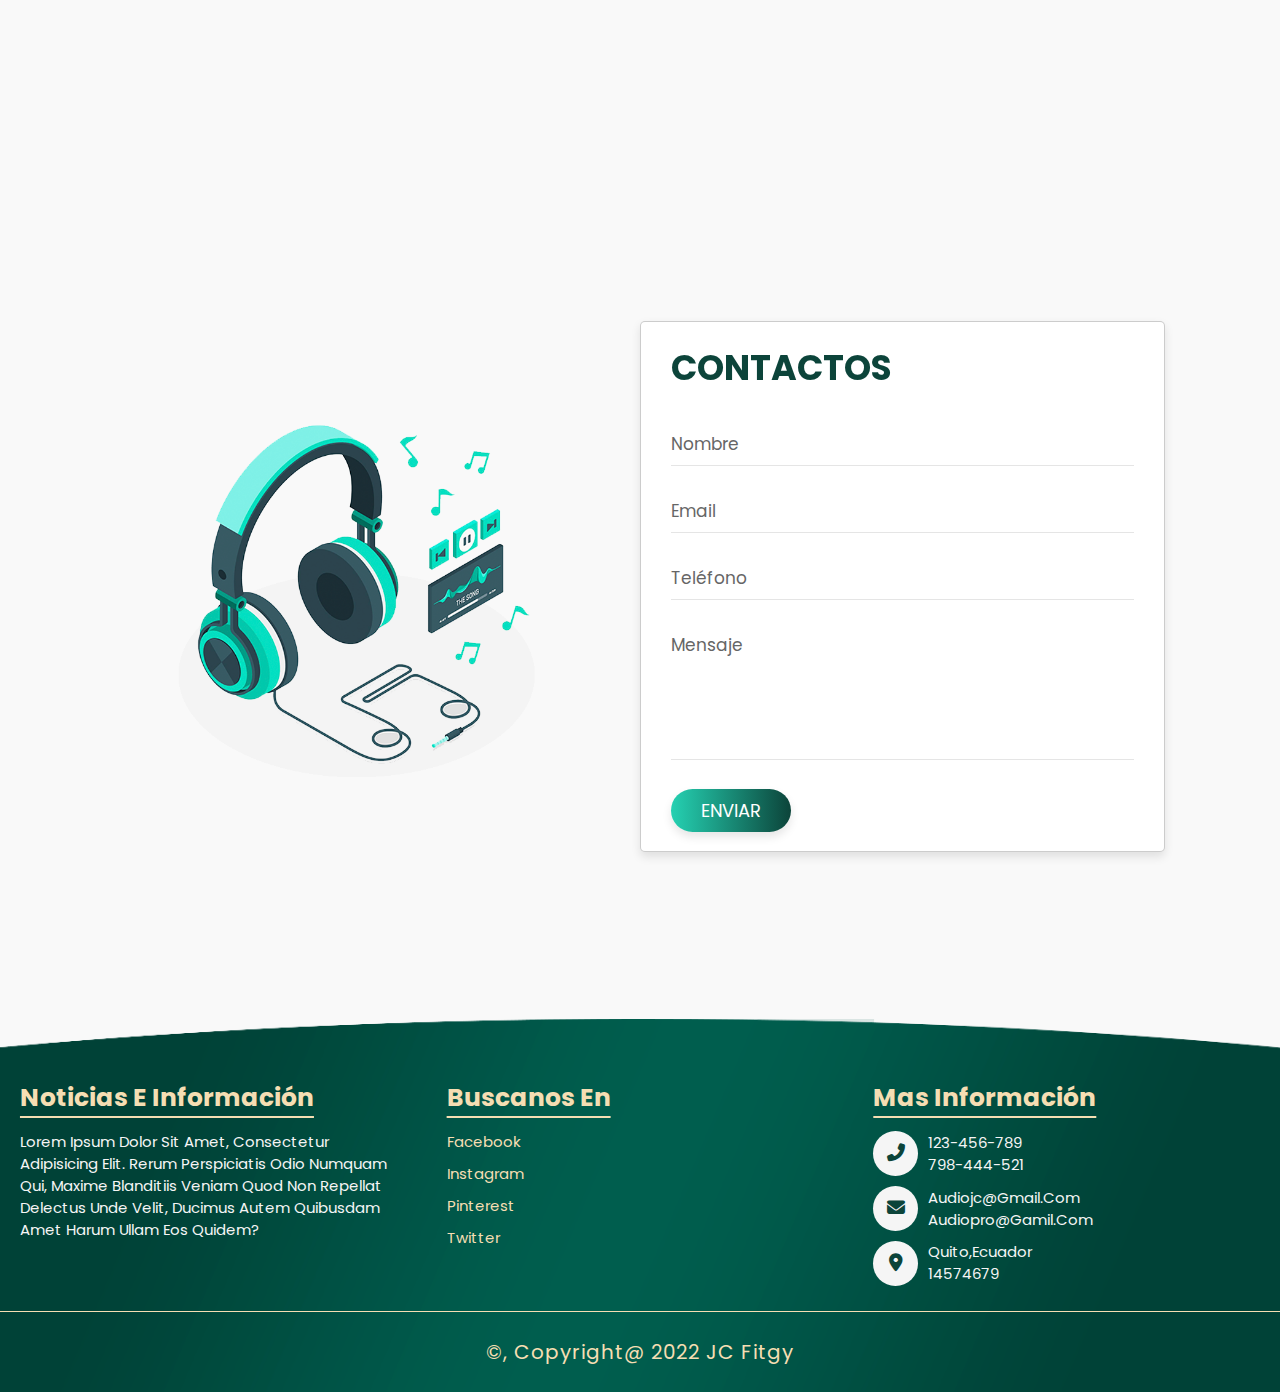
==== commit 3be77c8c: "eventos de formulario" ====
--- a/proyecto-web/index.html
+++ b/proyecto-web/index.html
@@ -86,10 +86,14 @@
     <div class="suscribete">
         <h3>SUSCRIBETE PARA TENER MAS NOVEDADES</h3>
         <P>Lorem ipsum dolor sit amet consectetur, adipisicing elit. Illum eius dolor impedit quod harum necessitatibus non voluptate voluptatibus. Suscipit totam tempore voluptatem modi ab ducimus hic molestiae excepturi quidem mollitia!</P>
-        <form action="">
-            <input type="email" name="" id="" placeholder="ingresa tu email">
+        <form action="" id="form">
+            <input type="email" id="email-form" name="" id="" placeholder="ingresa tu email">
             <input type="submit" value="suscribete">
         </form>
+        <label>
+            <input type="checkbox" id="activador">
+            terminos y condiciones
+        </label>
     </div>
     <section class="opiniones" id="opiniones">
         <h1 class="heading">opiniones de clientes</h1>
@@ -146,7 +150,11 @@
                 </div>
             </div>
         </div>
-    </section>
+        <video id="video" class="video" src="video/Screenrecorder-2022-03-19-08-50-49-755.mp4"></video>
+        <button id="play">PLAY</button>
+        <button id="pause">PAUSE</button>
+    </section>
+
     <!--PRECIOS-->
     <section class="precios" id="precios">
         <h1 class="heading">Planes de precios</h1>
@@ -248,6 +256,7 @@
             &copy, copyright@ 2022 JC Fitgy
         </h1>
     </div>
+    <script src="app.js"></script>
 </body>
 
 </html>--- a/proyecto-web/estilos.css
+++ b/proyecto-web/estilos.css
@@ -205,7 +205,7 @@
 }
 
 
-/*detalles*/
+/*acerca de*/
 
 .acerca_de {
     background: url(img/fondo_2.png) no-repeat;
@@ -306,6 +306,11 @@
 
 .suscribete form input[type="email"]:hover {
     color: var(--limon);
+}
+
+.suscribete label {
+    color: whitesmoke;
+    font-size: 1.8rem;
 }
 
 
@@ -362,6 +367,13 @@
     color: #666;
     font-size: 1.5rem;
     padding: 1rem;
+}
+
+.opiniones button {
+    padding: 2rem 3rem;
+    border: .1rem solid green;
+    box-shadow: .5rem 1rem rgba(0, 0, 0, .1);
+    border-radius: .5rem;
 }
 
 
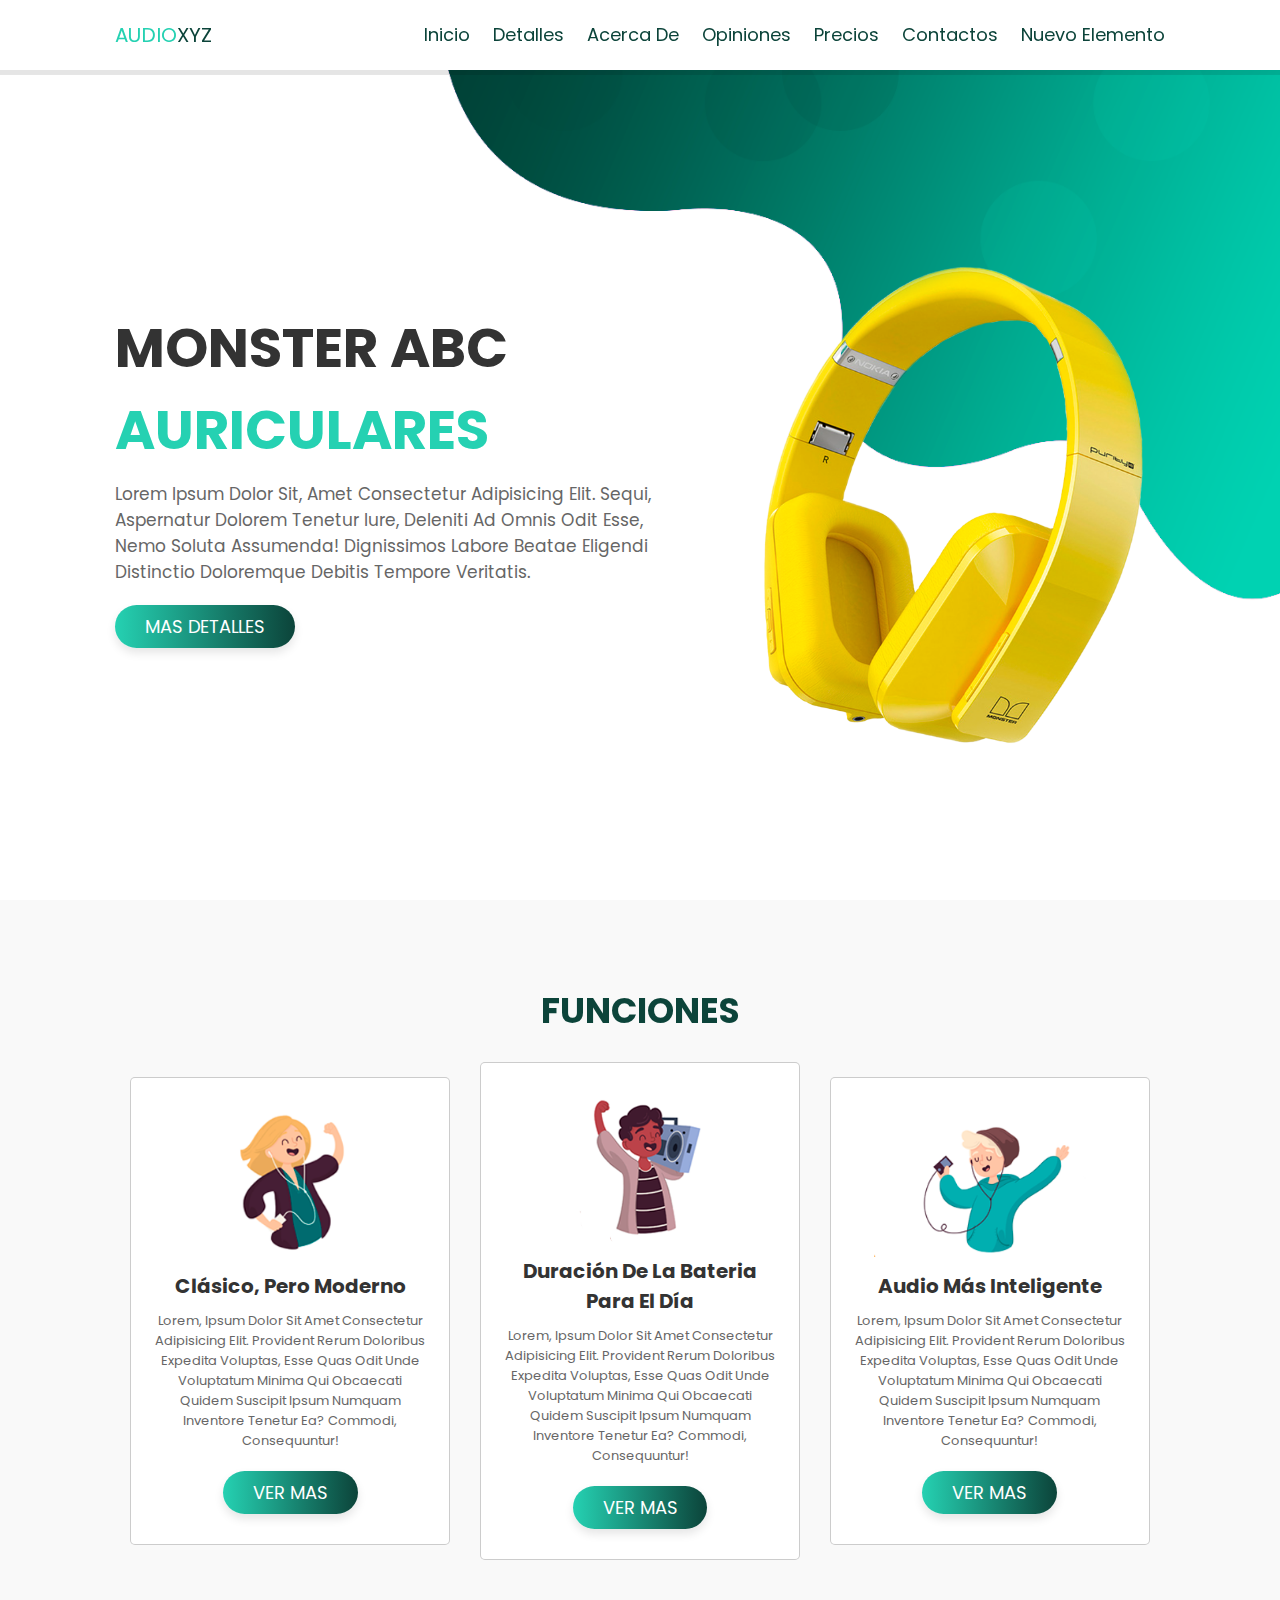
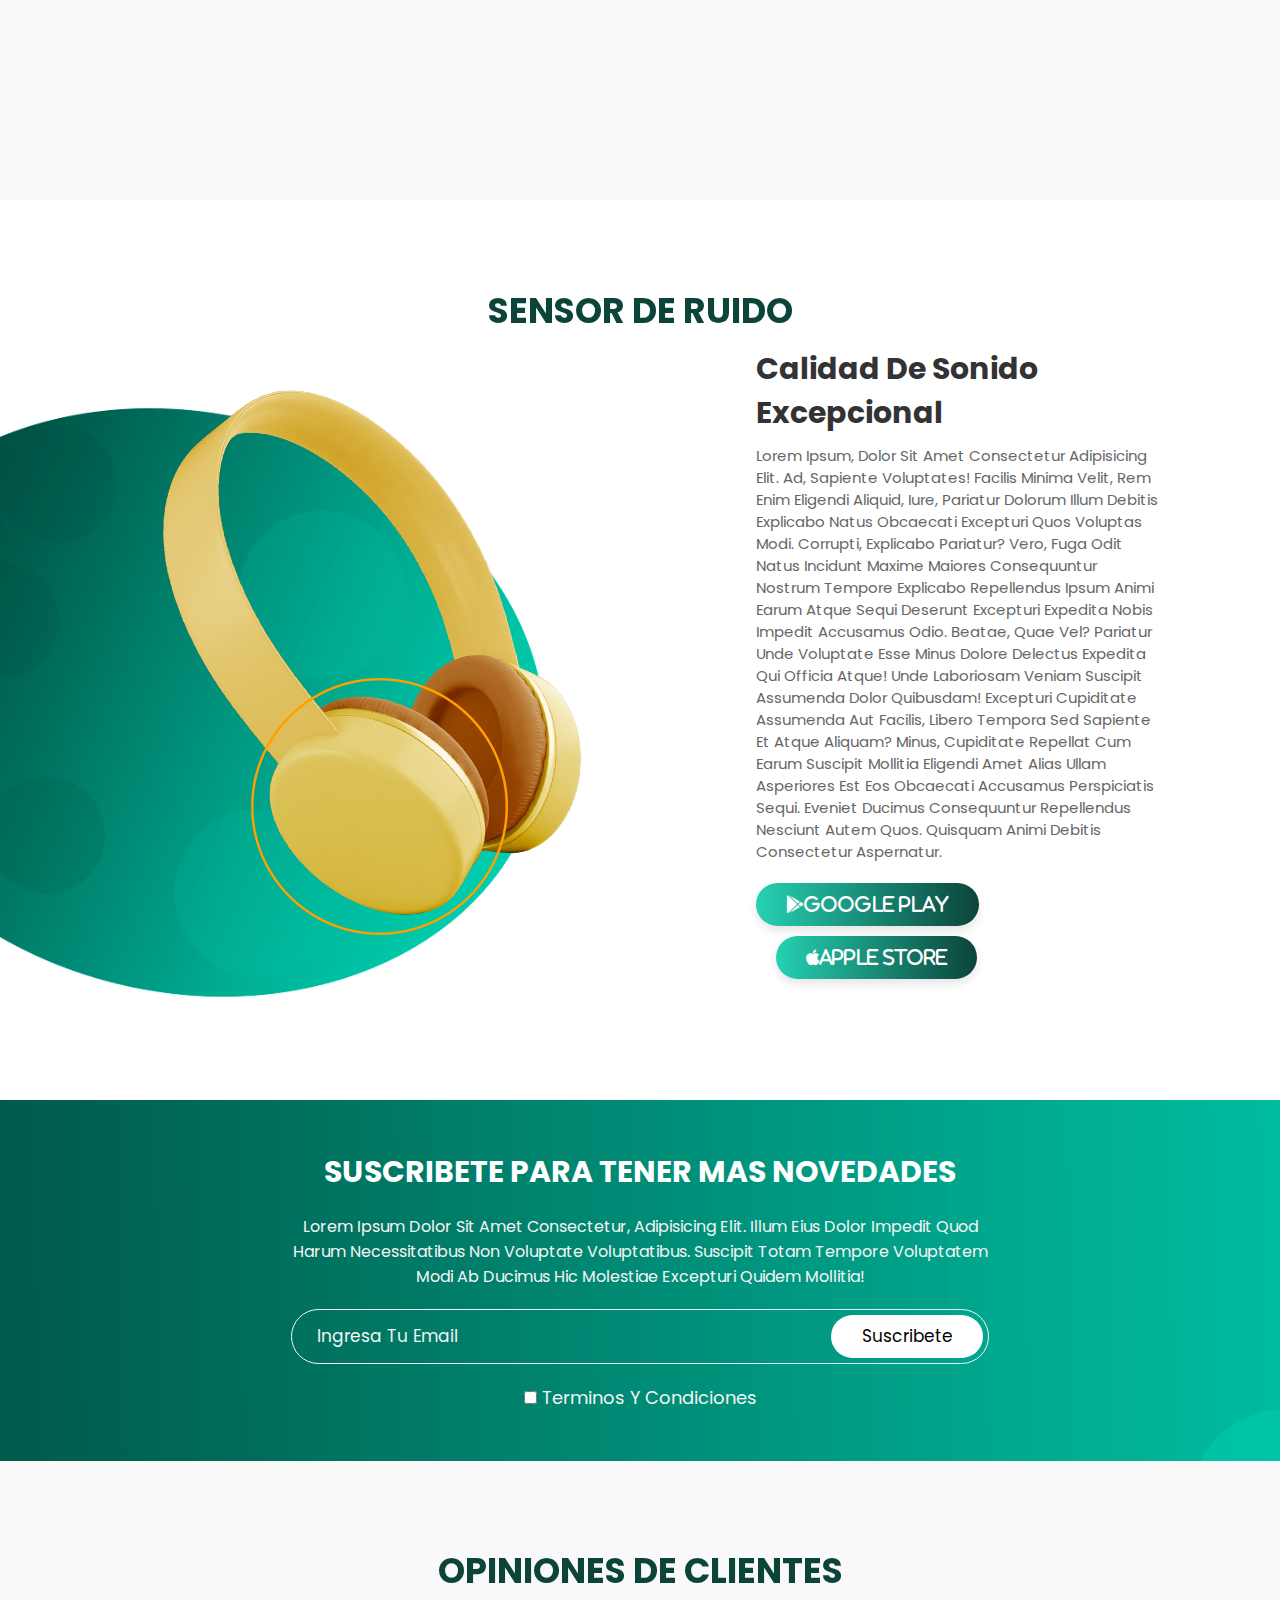
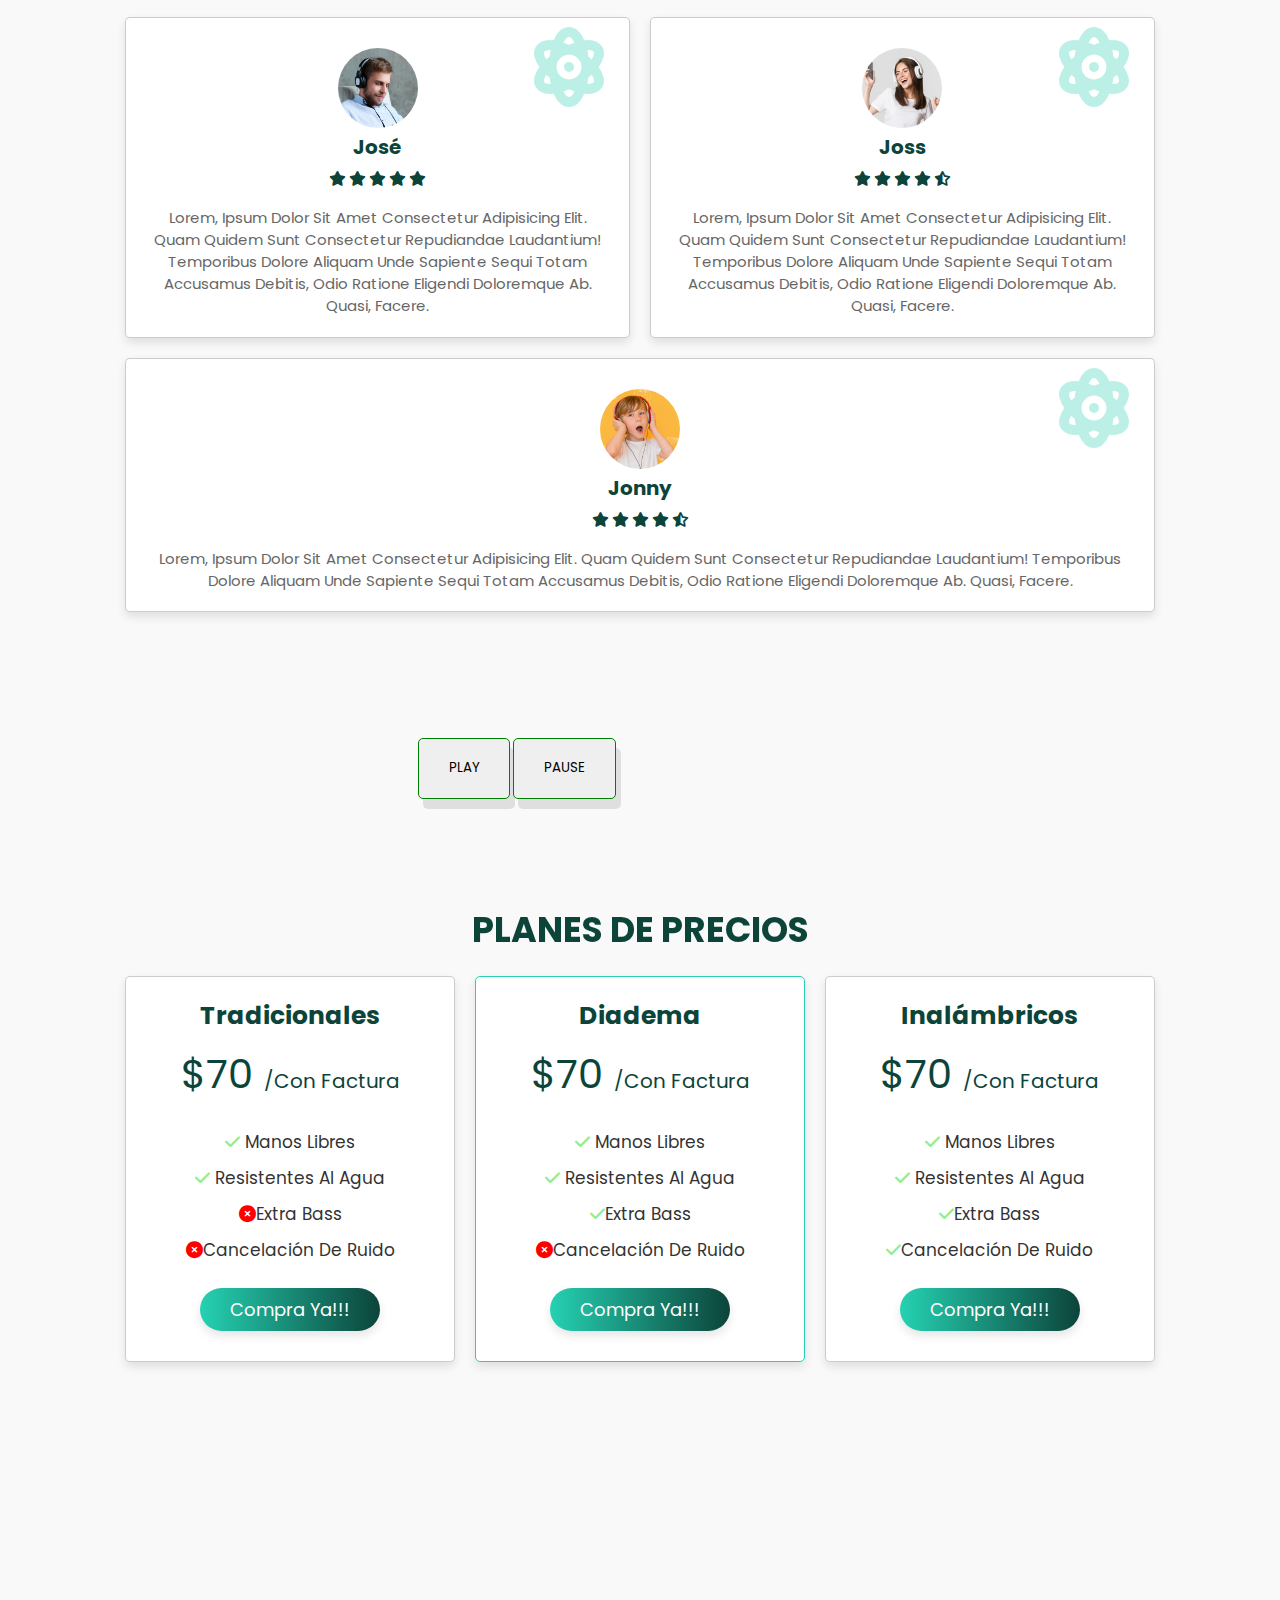
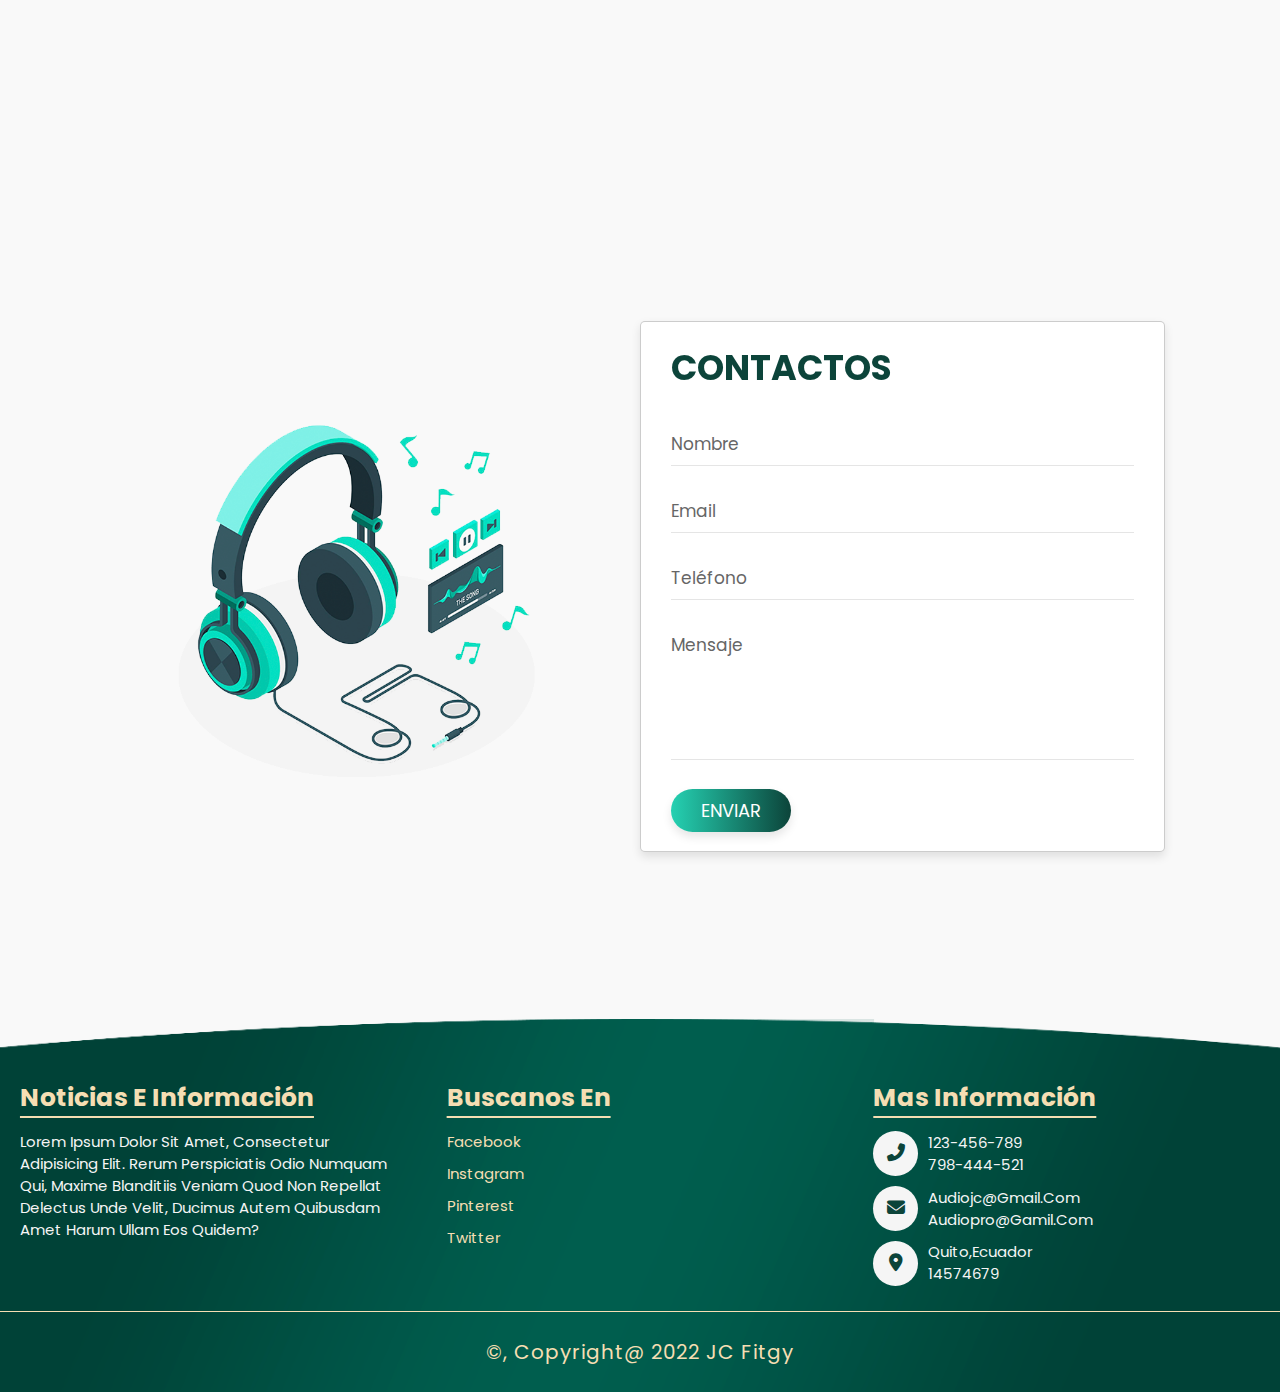
==== commit f2f95fc1: "Retoques de información" ====
--- a/proyecto-web/index.html
+++ b/proyecto-web/index.html
@@ -19,7 +19,7 @@
         <label for="menu-bar" class="fa fa-bars"></label>
 
 
-        <nav class="navbar">
+        <nav class="navbar" id="barra">
             <a href="#inicio">inicio</a>
             <a href="#detalles">detalles</a>
             <a href="#acerca_de">acerca de</a>
@@ -150,7 +150,7 @@
                 </div>
             </div>
         </div>
-        <video id="video" class="video" src="video/Screenrecorder-2022-03-19-08-50-49-755.mp4"></video>
+        <video id="video" class="video" src="video/VID_20211123_152421.mp4"></video>
         <button id="play">PLAY</button>
         <button id="pause">PAUSE</button>
     </section>
